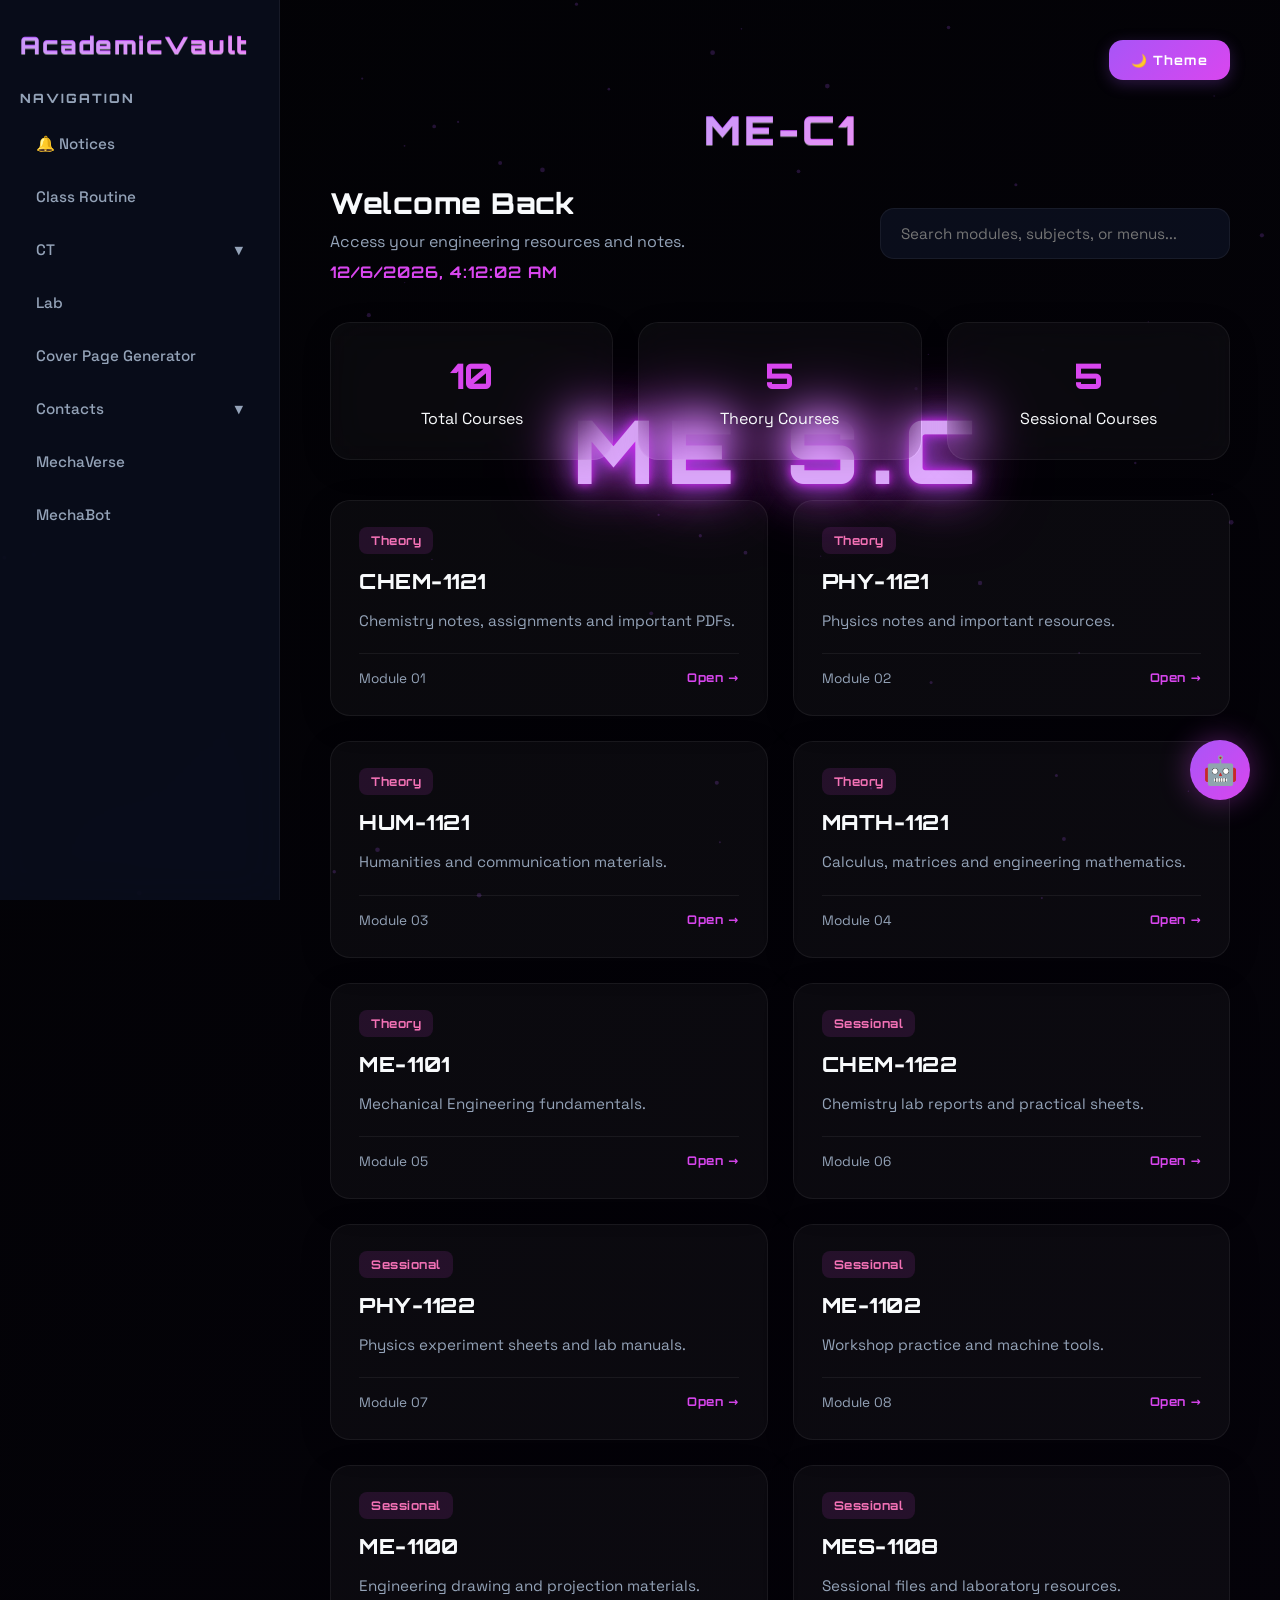
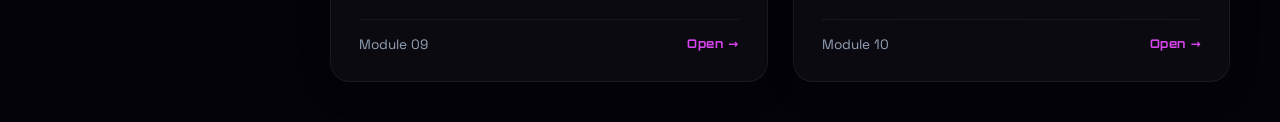
==== index.html @ d884a36e "Update index.html" ====
<!DOCTYPE html>
<html lang="en">
<head>
    <meta charset="UTF-8">
    <meta name="viewport" content="width=device-width, initial-scale=1.0">
    <title>Academic Vault | ME-C1</title>
    <link href="https://fonts.googleapis.com/css2?family=Inter:wght@400;500;600;700;800;900&display=swap" rel="stylesheet">
    <link rel="stylesheet" href="style.css">
</head>
<body>

    <canvas id="bg-canvas"></canvas>

    <div class="sc-diagonal-container">
        <div class="sc-background-text">ME S.C</div>
    </div>

    <header class="mobile-top-nav">
        <div class="mobile-brand">AcademicVault</div>
        <button id="menu-toggle" aria-label="Toggle Navigation Menu">
            <span class="bar"></span>
            <span class="bar"></span>
            <span class="bar"></span>
        </button>
    </header>

    <div class="app-container">
        <aside id="sidebar">
            <div class="brand">AcademicVault</div>
            
            <p class="nav-label">Navigation</p>
            <nav class="filter-menu">
                <a href="notice.html" target="_blank" class="filter-link" data-searchable="true">🔔 Notices</a>
                
                <a href="https://drive.google.com/file/d/1Mvc-QGv2vdCgqQs-q6x01QrUy7OL19Kz/view?usp=drivesdk" target="_blank" class="filter-link" data-searchable="true">Class Routine</a>
                
                <div class="submenu-container" data-menu="ct">
                    <button class="submenu-trigger" aria-expanded="false">
                        <span>CT</span>
                        <span class="arrow">▼</span>
                    </button>
                    <div class="submenu">
                        <a href="#" class="submenu-link" data-searchable="true">CT Syllabus</a>
                        <a href="https://drive.google.com/file/d/1R67HiDQ93x6Hwt1x7pkYhvUP0MlrCbAm/view?usp=drivesdk" target="_blank" class="submenu-link" data-searchable="true">CT Routine</a>
                    </div>
                </div>

                <a href="#" class="filter-link" data-searchable="true">Lab</a>
                <a href="https://ruet-cover-page.github.io/" target="_blank" class="filter-link" data-searchable="true">Cover Page Generator</a>
                
                <div class="submenu-container" data-menu="contacts">
                    <button class="submenu-trigger" aria-expanded="false">
                        <span>Contacts</span>
                        <span class="arrow">▼</span>
                    </button>
                    <div class="submenu">
                        <a href="#" class="submenu-link" data-searchable="true">25 Series</a>
                        <a href="https://ruet-me24.github.io/ruet-me24c/" target="_blank" class="submenu-link" data-searchable="true">24 Series</a>
                    </div>
                </div>

                <a href="https://mechaverse.ruet-bd.com/" target="_blank" class="filter-link" data-searchable="true">MechaVerse</a>
                <a href="https://sites.google.com/view/ruetmechabot" target="_blank" class="filter-link" data-searchable="true">MechaBot</a>
            </nav>
        </aside>

        <div id="sidebar-overlay"></div>



       <main>
            <div class="top-bar">
                <button id="themeBtn" aria-label="Toggle Theme">🌙 Theme</button>
            </div>

            <div class="center-title">
                <h1>ME-C1</h1>
            </div>

            <header class="main-header">
                <div class="welcome-text">
                    <h1>Welcome Back</h1>
                    <p>Access your engineering resources and notes.</p>
                    <div id="clock"></div>
                </div>

                <div class="search-wrapper">
                    <input
                        id="searchInput"
                        class="search-bar"
                        type="text"
                        placeholder="Search modules, subjects, or menus..."
                        autocomplete="off"
                    >
                </div>
            </header>

            <div class="stats-grid">
                <div class="stat-card" data-searchable="true">
                    <h2>10</h2>
                    <p>Total Courses</p>
                </div>
                <div class="stat-card" data-searchable="true">
                    <h2>5</h2>
                    <p>Theory Courses</p>
                </div>
                <div class="stat-card" data-searchable="true">
                    <h2>5</h2>
                    <p>Sessional Courses</p>
                </div>
            </div>

            <div id="no-results" class="no-results-message" style="display: none;">
                <p>No results found matching your search.</p>
            </div>

            <section class="notes-grid">

                <a href="https://drive.google.com/drive/folders/1eMSMgbEPnWtjO-j12XxSElUA_D-AfdT2?usp=drive_link" target="_blank" class="note-card" data-searchable="true">
                    <div>
                        <div class="card-header">
                            <span class="tag">Theory</span>
                        </div>
                        <h3 class="searchable-title">CHEM-1121</h3>
                        <p class="searchable-desc">Chemistry notes, assignments and important PDFs.</p>
                    </div>
                    <div class="card-footer">
                        <span>Module 01</span>
                        <span class="action-btn">Open →</span>
                    </div>
                </a>

                <a href="https://drive.google.com/drive/folders/1qpGaxu1vsXVbviyzQDT7ckazPkKvxsLt?usp=drive_link" target="_blank" class="note-card" data-searchable="true">
                    <div>
                        <div class="card-header">
                            <span class="tag">Theory</span>
                        </div>
                        <h3 class="searchable-title">PHY-1121</h3>
                        <p class="searchable-desc">Physics notes and important resources.</p>
                    </div>
                    <div class="card-footer">
                        <span>Module 02</span>
                        <span class="action-btn">Open →</span>
                    </div>
                </a>

                <a href="https://drive.google.com/drive/folders/1b48oZTDUjAkzIsHNkj9gxaCZt6GN4q8P?usp=drive_link" target="_blank" class="note-card" data-searchable="true">
                    <div>
                        <div class="card-header">
                            <span class="tag">Theory</span>
                        </div>
                        <h3 class="searchable-title">HUM-1121</h3>
                        <p class="searchable-desc">Humanities and communication materials.</p>
                    </div>
                    <div class="card-footer">
                        <span>Module 03</span>
                        <span class="action-btn">Open →</span>
                    </div>
                </a>

                <a href="https://drive.google.com/drive/folders/1Ed4GI8FYkWSNJNiAbIxAlwKNHSNnhwnb?usp=drive_link" target="_blank" class="note-card" data-searchable="true">
                    <div>
                        <div class="card-header">
                            <span class="tag">Theory</span>
                        </div>
                        <h3 class="searchable-title">MATH-1121</h3>
                        <p class="searchable-desc">Calculus, matrices and engineering mathematics.</p>
                    </div>
                    <div class="card-footer">
                        <span>Module 04</span>
                        <span class="action-btn">Open →</span>
                    </div>
                </a>

                <a href="https://drive.google.com/drive/folders/1rbBvHJMX0kJ2qVKwbW05mEn3GWdX071p?usp=drive_link" target="_blank" class="note-card" data-searchable="true">
                    <div>
                        <div class="card-header">
                            <span class="tag">Theory</span>
                        </div>
                        <h3 class="searchable-title">ME-1101</h3>
                        <p class="searchable-desc">Mechanical Engineering fundamentals.</p>
                    </div>
                    <div class="card-footer">
                        <span>Module 05</span>
                        <span class="action-btn">Open →</span>
                    </div>
                </a>

                <a href="https://drive.google.com/drive/folders/1hntowkpmajFNICe5UiVh3Bh4UWouneIM?usp=drive_link" target="_blank" class="note-card" data-searchable="true">
                    <div>
                        <div class="card-header">
                            <span class="tag">Sessional</span>
                        </div>
                        <h3 class="searchable-title">CHEM-1122</h3>
                        <p class="searchable-desc">Chemistry lab reports and practical sheets.</p>
                    </div>
                    <div class="card-footer">
                        <span>Module 06</span>
                        <span class="action-btn">Open →</span>
                    </div>
                </a>

                <a href="https://drive.google.com/drive/folders/1Qk_H_6QbSk6wWNxUzTKbqu8V0DrWMRhx?usp=drive_link" target="_blank" class="note-card" data-searchable="true">
                    <div>
                        <div class="card-header">
                            <span class="tag">Sessional</span>
                        </div>
                        <h3 class="searchable-title">PHY-1122</h3>
                        <p class="searchable-desc">Physics experiment sheets and lab manuals.</p>
                    </div>
                    <div class="card-footer">
                        <span>Module 07</span>
                        <span class="action-btn">Open →</span>
                    </div>
                </a>

                <a href="https://drive.google.com/drive/folders/1QiFcgUKNQJdV1FpbF72gFgNrECBGDVOK?usp=drive_link" target="_blank" class="note-card" data-searchable="true">
                    <div>
                        <div class="card-header">
                            <span class="tag">Sessional</span>
                        </div>
                        <h3 class="searchable-title">ME-1102</h3>
                        <p class="searchable-desc">Workshop practice and machine tools.</p>
                    </div>
                    <div class="card-footer">
                        <span>Module 08</span>
                        <span class="action-btn">Open →</span>
                    </div>
                </a>

                <a href="https://drive.google.com/drive/folders/1k3TksXF8wcJd4S8riM6XtZE3Vo1p9IN0?usp=drive_link" target="_blank" class="note-card" data-searchable="true">
                    <div>
                        <div class="card-header">
                            <span class="tag">Sessional</span>
                        </div>
                        <h3 class="searchable-title">ME-1100</h3>
                        <p class="searchable-desc">Engineering drawing and projection materials.</p>
                    </div>
                    <div class="card-footer">
                        <span>Module 09</span>
                        <span class="action-btn">Open →</span>
                    </div>
                </a>

                <a href="https://drive.google.com/drive/folders/1uR2REAd6SWtC2iJ04hauvoyD-8nyc_df?usp=drive_link" target="_blank" class="note-card" data-searchable="true">
                    <div>
                        <div class="card-header">
                            <span class="tag">Sessional</span>
                        </div>
                        <h3 class="searchable-title">MES-1108</h3>
                        <p class="searchable-desc">Sessional files and laboratory resources.</p>
                    </div>
                    <div class="card-footer">
                        <span>Module 10</span>
                        <span class="action-btn">Open →</span>
                    </div>
                </a>

            </section>
        </main>
    </div>

    <button id="topBtn" aria-label="Scroll to Top">↑</button>

    <a href="https://gemini.google.com" target="_blank" class="ai-button" id="aiBtn" aria-label="Open AI Assistant">🤖</a>

    <script src="script.js"></script>
</body>
</html>
---- style.css ----
/* ==========================================================================
   1. IMPORT ROBOTIC & SPACE FONTS
   ========================================================================== */
@import url('https://fonts.googleapis.com/css2?family=Orbitron:wght@400;600;800;900&family=Space+Grotesk:wght@400;500;600;700&display=swap');

/* ==========================================================================
   2. ROOT VARIABLES & THEMES
   ========================================================================== */
:root {
    /* Dark Mode (Default) */
    --bg-gradient: linear-gradient(135deg, #020205 0%, #05030a 100%);
    --sidebar-bg: rgba(10, 15, 30, 0.85);
    --card-bg: rgba(255, 255, 255, 0.03);
    --card-hover-bg: rgba(255, 255, 255, 0.07);
    --text-main: #f8fafc;
    --text-muted: #94a3b8;
    --accent-color: #d946ef;
    --accent-gradient: linear-gradient(135deg, #a855f7 0%, #d946ef 100%);
    --border-glass: rgba(255, 255, 255, 0.06);
    --highlight-bg: rgba(217, 70, 239, 0.3);
    --active-menu-bg: rgba(168, 85, 247, 0.2);

    /* Font configurations */
    --font-space: 'Space Grotesk', system-ui, -apple-system, sans-serif;
    --font-robot: 'Orbitron', system-ui, -apple-system, sans-serif;
    
    /* Text Glossy Reflection effect */
    --text-gloss: 0 1px 0 rgba(255, 255, 255, 0.4);
}

/* Light Mode Override */
body.light {
    --bg-gradient: linear-gradient(135deg, #f1f5f9 0%, #e2e8f0 100%);
    --sidebar-bg: rgba(255, 255, 255, 0.85);
    --card-bg: rgba(255, 255, 255, 0.65);
    --card-hover-bg: rgba(255, 255, 255, 0.9);
    --text-main: #0f172a;
    --text-muted: #475569;
    --accent-color: #a855f7;
    --accent-gradient: linear-gradient(135deg, #7c3aed 0%, #a855f7 100%);
    --border-glass: rgba(15, 23, 42, 0.12);
    --highlight-bg: rgba(168, 85, 247, 0.25);
    --active-menu-bg: rgba(124, 58, 237, 0.15);
    --text-gloss: none;
}

/* ==========================================================================
   3. BASE STYLES & RESET
   ========================================================================== */
* {
    margin: 0;
    padding: 0;
    box-sizing: border-box;
    font-family: var(--font-space); /* Space Grotesk globally for body text */
    transition: background-color 0.3s ease, border-color 0.3s ease;
}

body {
    background: var(--bg-gradient);
    color: var(--text-main);
    min-height: 100vh;
    overflow-x: hidden;
}

/* Background canvas and animated background text */
#bg-canvas {
    position: fixed;
    top: 0;
    left: 0;
    width: 100%;
    height: 100%;
    pointer-events: none;
    z-index: 1;
}

.sc-diagonal-container {
    position: fixed;
    top: 0;
    left: 0;
    width: 100%;
    height: 100%;
    display: flex;
    justify-content: center;
    align-items: center;
    pointer-events: none;
    z-index: 1;
    padding-left: 280px;
}

.sc-background-text {
    font-family: var(--font-robot); /* Orbitron for massive space background text */
    font-size: 5.5rem;
    font-weight: 900;
    color: #e0aaff;
    letter-spacing: 12px;
    text-shadow:
        0 0 10px #df24ff,
        0 0 25px #a855f7,
        0 0 50px #d946ef,
        0 0 80px rgba(217, 70, 239, 0.6);
    animation: diagonalMovement 12s ease-in-out infinite alternate;
}

/* High contrast background text in Light Mode */
body.light .sc-background-text {
    color: rgba(124, 58, 237, 0.12);
    text-shadow: none;
}

@keyframes diagonalMovement {
    0% { transform: translate(-50px, -50px); }
    50% { transform: translate(0px, 0px) scale(1.05); }
    100% { transform: translate(50px, 50px); }
}

/* App structure */
.app-container {
    display: flex;
    position: relative;
    z-index: 2;
}

/* ==========================================================================
   4. SIDEBAR NAVIGATION
   ========================================================================== */
aside {
    width: 280px;
    background: var(--sidebar-bg);
    backdrop-filter: blur(20px);
    -webkit-backdrop-filter: blur(20px);
    border-right: 1px solid var(--border-glass);
    padding: 30px 20px;
    position: fixed;
    height: 100vh;
    overflow-y: auto;
    z-index: 100;
    transition: transform 0.4s cubic-bezier(0.4, 0, 0.2, 1);
}

.brand {
    font-family: var(--font-robot); /* Orbitron brand logo */
    font-size: 1.5rem;
    font-weight: 900;
    letter-spacing: 1.5px;
    background: var(--accent-gradient);
    -webkit-background-clip: text;
    -webkit-text-fill-color: transparent;
    margin-bottom: 30px;
    text-shadow: var(--text-gloss);
}

.nav-label {
    font-family: var(--font-robot); /* Orbitron nav indicators */
    font-size: 0.8rem;
    letter-spacing: 2px;
    color: var(--text-muted);
    margin-bottom: 15px;
    font-weight: 800;
    text-transform: uppercase;
}

.filter-menu {
    display: flex;
    flex-direction: column;
    gap: 8px;
}

.filter-link, .submenu-trigger {
    display: flex;
    justify-content: space-between;
    align-items: center;
    text-decoration: none;
    padding: 13px 16px;
    border-radius: 12px;
    color: var(--text-muted);
    font-weight: 500;
    font-size: 0.95rem;
    background: none;
    border: none;
    width: 100%;
    text-align: left;
    cursor: pointer;
    transition: all 0.3s cubic-bezier(0.25, 0.8, 0.25, 1);
}

.filter-link:hover, .submenu-trigger:hover {
    background: var(--card-hover-bg);
    color: var(--text-main);
    transform: translateX(4px);
}

/* Active Class Highlight with subtle neon scale */
.filter-link.active, .submenu-link.active {
    background: var(--accent-gradient);
    color: white !important;
    font-weight: 700;
    box-shadow: 0 4px 15px rgba(217, 70, 239, 0.3);
}

/* Submenu Containers */
.submenu-container {
    display: flex;
    flex-direction: column;
    width: 100%;
}

.submenu-trigger .arrow {
    font-size: 0.7rem;
    transition: transform 0.3s ease;
}

.submenu-container.open .submenu-trigger .arrow {
    transform: rotate(180deg);
}

.submenu-container.open .submenu-trigger {
    background: var(--active-menu-bg);
    color: var(--text-main);
}

.submenu {
    max-height: 0;
    overflow: hidden;
    transition: max-height 0.3s cubic-bezier(0.4, 0, 0.2, 1);
    padding-left: 15px;
    display: flex;
    flex-direction: column;
    gap: 4px;
}

.submenu-container.open .submenu {
    max-height: 150px;
    margin-top: 4px;
    margin-bottom: 4px;
}

.submenu-link {
    text-decoration: none;
    padding: 10px 16px;
    font-size: 0.9rem;
    color: var(--text-muted);
    border-radius: 10px;
    transition: all 0.3s ease;
}

.submenu-link:hover {
    background: var(--card-hover-bg);
    color: var(--text-main);
    transform: translateX(4px);
}

/* ==========================================================================
   5. MAIN CONTENT & TOP BAR
   ========================================================================== */
main {
    margin-left: 280px;
    padding: 40px 50px;
    flex: 1;
    min-height: 100vh;
    animation: fadeIn 0.8s ease-out;
}

.top-bar {
    display: flex;
    justify-content: flex-end;
    align-items: center;
    margin-bottom: 25px;
}

#themeBtn {
    font-family: var(--font-robot); /* Orbitron toggle style */
    font-size: 0.8rem;
    letter-spacing: 1px;
    background: var(--accent-gradient);
    border: none;
    padding: 12px 22px;
    border-radius: 14px;
    color: white;
    font-weight: 700;
    cursor: pointer;
    box-shadow: 0 4px 15px rgba(168, 85, 247, 0.25);
    transition: transform 0.3s ease, box-shadow 0.3s ease;
}

#themeBtn:hover {
    transform: translateY(-2px);
    box-shadow: 0 6px 20px rgba(168, 85, 247, 0.4);
}

.center-title {
    display: flex;
    justify-content: center;
    margin-bottom: 30px;
}

.center-title h1 {
    font-family: var(--font-robot); /* Orbitron main landing title */
    font-size: 2.5rem;
    font-weight: 900;
    background: var(--accent-gradient);
    -webkit-background-clip: text;
    -webkit-text-fill-color: transparent;
    letter-spacing: 3px;
    text-shadow: var(--text-gloss);
}

.main-header {
    display: flex;
    justify-content: space-between;
    align-items: center;
    gap: 20px;
    margin-bottom: 40px;
}

.welcome-text h1 {
    font-family: var(--font-robot); /* Orbitron secondary headings */
    font-size: 1.8rem;
    margin-bottom: 10px;
    font-weight: 800;
    letter-spacing: 0.5px;
}

.welcome-text p {
    color: var(--text-muted);
}

#clock {
    font-family: var(--font-robot); /* Robotic-style tracking clock */
    margin-top: 10px;
    font-weight: 700;
    color: var(--accent-color);
    font-size: 1rem;
    letter-spacing: 1px;
}

/* ==========================================================================
   6. SEARCH BAR & SEARCH HIGHLIGHTS
   ========================================================================== */
.search-wrapper {
    width: 350px;
}

.search-bar {
    width: 100%;
    padding: 15px 20px;
    border-radius: 14px;
    border: 1px solid var(--border-glass);
    background: rgba(15, 23, 42, 0.6);
    color: white;
    outline: none;
    font-size: 0.95rem;
    transition: all 0.3s ease;
}

.search-bar:focus {
    border-color: var(--accent-color);
    box-shadow: 0 0 15px rgba(217, 70, 239, 0.25);
}

body.light .search-bar {
    background: rgba(255, 255, 255, 0.9);
    color: #0f172a;
    border: 1px solid rgba(15, 23, 42, 0.15);
}

body.light .search-bar:focus {
    border-color: #7c3aed;
    box-shadow: 0 0 15px rgba(124, 58, 237, 0.15);
}

mark.highlight {
    background: var(--highlight-bg);
    color: inherit;
    border-radius: 4px;
    padding: 0 2px;
}

.no-results-message {
    grid-column: 1 / -1;
    text-align: center;
    padding: 40px;
    background: var(--card-bg);
    border-radius: 20px;
    border: 1px solid var(--border-glass);
    font-size: 1.1rem;
    color: var(--text-muted);
}

/* ==========================================================================
   7. STATS & COURSE CARDS
   ========================================================================== */
.stats-grid {
    display: grid;
    grid-template-columns: repeat(auto-fit, minmax(220px, 1fr));
    gap: 25px;
    margin-bottom: 40px;
}

.stat-card {
    background: var(--card-bg);
    padding: 30px;
    border-radius: 20px;
    text-align: center;
    backdrop-filter: blur(20px);
    -webkit-backdrop-filter: blur(20px);
    border: 1px solid var(--border-glass);
    box-shadow: 0 8px 32px 0 rgba(0, 0, 0, 0.1);
}

.stat-card h2 {
    font-family: var(--font-robot); /* Orbitron counts/stats */
    font-size: 2.2rem;
    color: var(--accent-color);
    margin-bottom: 10px;
    font-weight: 800;
}

.notes-grid {
    display: grid;
    grid-template-columns: repeat(auto-fill, minmax(320px, 1fr));
    gap: 25px;
}

.note-card {
    background: var(--card-bg);
    border: 1px solid var(--border-glass);
    border-radius: 20px;
    padding: 28px;
    text-decoration: none;
    display: flex;
    flex-direction: column;
    justify-content: space-between;
    position: relative;
    overflow: hidden;
    transition: all 0.3s cubic-bezier(0.25, 0.8, 0.25, 1);
    box-shadow: 0 8px 32px 0 rgba(0, 0, 0, 0.15);
    animation: fadeUp 0.8s cubic-bezier(0.25, 1, 0.5, 1) both;
}

/* Glossy highlight line overlay on top of note cards */
.note-card::after {
    content: '';
    position: absolute;
    top: 0;
    left: -150%;
    width: 150%;
    height: 100%;
    background: linear-gradient(
        90deg, 
        rgba(255, 255, 255, 0) 0%, 
        rgba(255, 255, 255, 0.04) 50%, 
        rgba(255, 255, 255, 0) 100%
    );
    transition: left 0.6s ease;
}

.note-card:hover::after {
    left: 150%;
}

.note-card:hover {
    transform: translateY(-8px);
    background: var(--card-hover-bg);
    border-color: rgba(217, 70, 239, 0.3);
    box-shadow: 0 12px 40px rgba(217, 70, 239, 0.15);
}

body.light .note-card:hover {
    border-color: rgba(124, 58, 237, 0.3);
    box-shadow: 0 12px 40px rgba(124, 58, 237, 0.1);
}

.card-header {
    margin-bottom: 18px;
}

.tag {
    font-family: var(--font-robot); /* Orbitron for small structural tags */
    background: rgba(217, 70, 239, 0.12);
    color: #f472b6;
    padding: 6px 12px;
    border-radius: 8px;
    font-size: 0.75rem;
    font-weight: 700;
    letter-spacing: 0.5px;
}

body.light .tag {
    background: rgba(124, 58, 237, 0.1);
    color: #7c3aed;
}

.note-card h3 {
    font-family: var(--font-robot); /* Orbitron Subject codes */
    color: var(--text-main);
    margin: 15px 0;
    font-size: 1.3rem;
    font-weight: 800;
    letter-spacing: 0.5px;
}

.note-card p {
    color: var(--text-muted);
    line-height: 1.6;
    font-size: 0.95rem;
}

.card-footer {
    display: flex;
    justify-content: space-between;
    border-top: 1px solid var(--border-glass);
    padding-top: 16px;
    margin-top: 20px;
    color: var(--text-muted);
    font-size: 0.85rem;
}

.action-btn {
    font-family: var(--font-robot); /* Orbitron actions */
    font-size: 0.75rem;
    letter-spacing: 0.5px;
    color: var(--accent-color);
    font-weight: 700;
    transition: transform 0.3s ease;
}

.note-card:hover .action-btn {
    transform: translateX(4px);
}

/* ==========================================================================
   8. FLOATING ACTION BUTTONS
   ========================================================================== */
#topBtn {
    position: fixed;
    bottom: 30px;
    right: 30px;
    width: 55px;
    height: 55px;
    border: none;
    border-radius: 50%;
    background: var(--accent-gradient);
    color: white;
    font-size: 22px;
    cursor: pointer;
    z-index: 99;
    box-shadow: 0 4px 15px rgba(217, 70, 239, 0.4);
    opacity: 0;
    visibility: hidden;
    transition: all 0.3s ease;
}

#topBtn.show {
    opacity: 1;
    visibility: visible;
}

#topBtn:hover {
    transform: translateY(-4px);
    box-shadow: 0 6px 20px rgba(217, 70, 239, 0.6);
}

.ai-button {
    position: fixed;
    bottom: 100px;
    right: 30px;
    width: 60px;
    height: 60px;
    border-radius: 50%;
    display: flex;
    justify-content: center;
    align-items: center;
    font-size: 28px;
    background: var(--accent-gradient);
    color: white;
    box-shadow: 0 0 30px rgba(217, 70, 239, 0.4);
    cursor: pointer;
    z-index: 99;
    text-decoration: none;
    transition: all 0.3s ease;
}

.ai-button:hover {
    transform: scale(1.1) translateY(-2px);
    box-shadow: 0 0 35px rgba(217, 70, 239, 0.7);
}

/* ==========================================================================
   9. MOBILE RESPONSIVENESS & SIDEBAR TOGGLES
   ========================================================================== */
.mobile-top-nav {
    display: none;
}

#sidebar-overlay {
    position: fixed;
    top: 0;
    left: 0;
    width: 100vw;
    height: 100vh;
    background: rgba(0, 0, 0, 0.5);
    backdrop-filter: blur(4px);
    z-index: 95;
    opacity: 0;
    visibility: hidden;
    transition: all 0.3s ease;
}

@media(max-width: 1024px) {
    .mobile-top-nav {
        display: flex;
        justify-content: space-between;
        align-items: center;
        background: var(--sidebar-bg);
        backdrop-filter: blur(20px);
        -webkit-backdrop-filter: blur(20px);
        border-bottom: 1px solid var(--border-glass);
        padding: 15px 25px;
        position: fixed;
        top: 0;
        left: 0;
        width: 100%;
        height: 70px;
        z-index: 101;
    }

    .mobile-brand {
        font-family: var(--font-robot);
        font-size: 1.3rem;
        font-weight: 900;
        letter-spacing: 1px;
        background: var(--accent-gradient);
        -webkit-background-clip: text;
        -webkit-text-fill-color: transparent;
    }

    #menu-toggle {
        background: none;
        border: none;
        cursor: pointer;
        display: flex;
        flex-direction: column;
        gap: 6px;
        padding: 8px;
    }

    #menu-toggle .bar {
        display: block;
        width: 25px;
        height: 3px;
        background: var(--text-main);
        border-radius: 3px;
        transition: all 0.3s ease;
    }

    #menu-toggle.active .bar:nth-child(1) {
        transform: translateY(9px) rotate(45deg);
    }
    #menu-toggle.active .bar:nth-child(2) {
        opacity: 0;
    }
    #menu-toggle.active .bar:nth-child(3) {
        transform: translateY(-9px) rotate(-45deg);
    }

    aside {
        transform: translateX(-100%);
        top: 70px;
        height: calc(100vh - 70px);
        width: 290px;
        box-shadow: 15px 0 30px rgba(0, 0, 0, 0.4);
    }

    aside.active {
        transform: translateX(0);
    }

    #sidebar-overlay.active {
        opacity: 1;
        visibility: visible;
    }

    .app-container {
        padding-top: 70px;
    }

    main {
        margin-left: 0;
        padding: 30px 20px;
    }

    .main-header {
        flex-direction: column;
        align-items: stretch;
    }

    .search-wrapper {
        width: 100%;
    }

    .sc-diagonal-container {
        padding-left: 0;
    }

    .sc-background-text {
        font-size: 3rem;
        letter-spacing: 4px;
    }
}

/* ==========================================================================
   10. KEYFRAMES & TRANSITIONS
   ========================================================================== */
@keyframes fadeIn {
    from { opacity: 0; }
    to { opacity: 1; }
}

@keyframes fadeUp {
    from {
        opacity: 0;
        transform: translateY(40px);
    }
    to {
        opacity: 1;
        transform: translateY(0);
    }
}
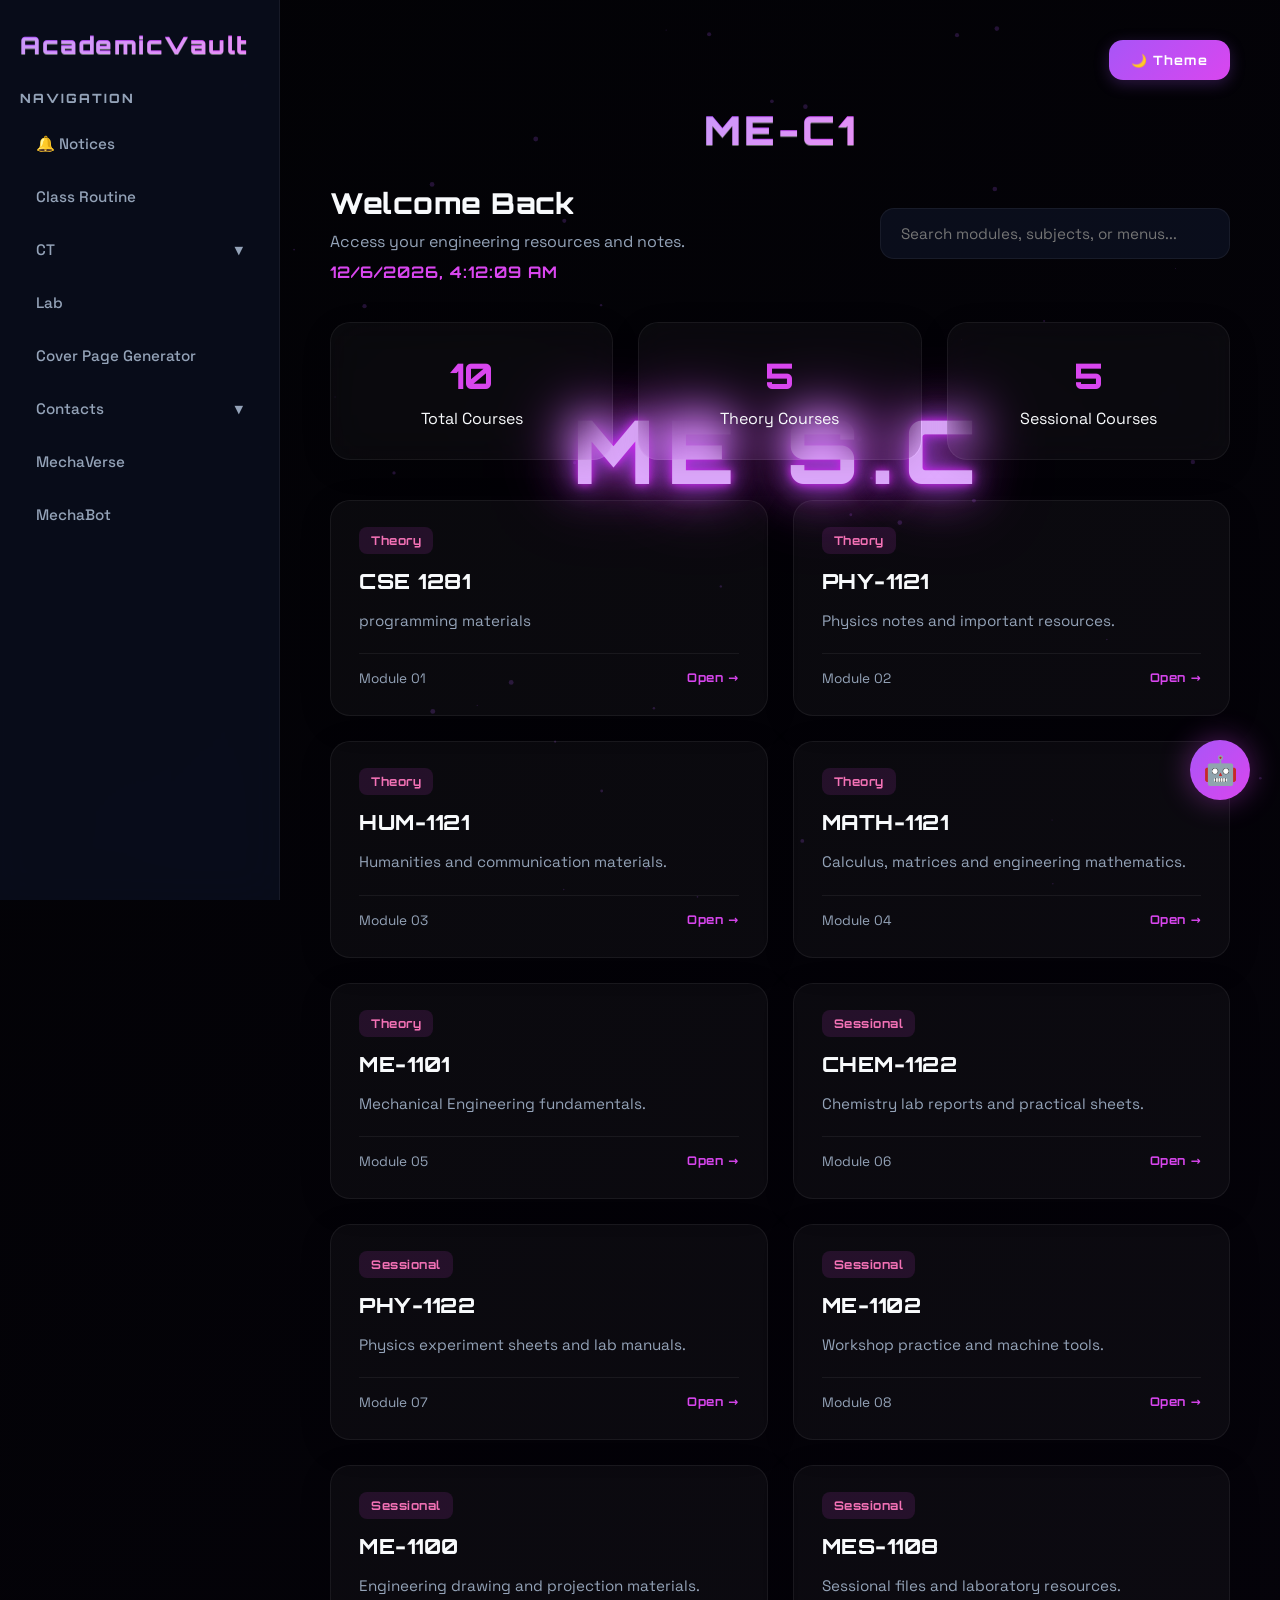
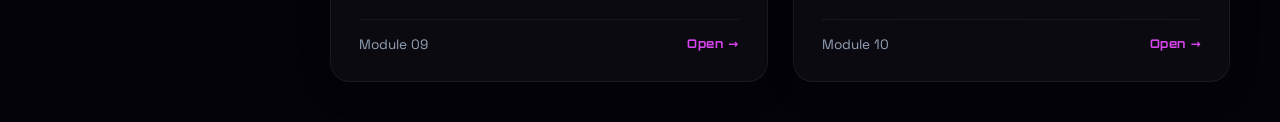
==== commit 2378df11: "Update index.html" ====
--- a/index.html
+++ b/index.html
@@ -121,8 +121,8 @@
                         <div class="card-header">
                             <span class="tag">Theory</span>
                         </div>
-                        <h3 class="searchable-title">CHEM-1121</h3>
-                        <p class="searchable-desc">Chemistry notes, assignments and important PDFs.</p>
+                        <h3 class="searchable-title">CSE 1281</h3>
+                        <p class="searchable-desc">programming materials</p>
                     </div>
                     <div class="card-footer">
                         <span>Module 01</span>
@@ -130,7 +130,7 @@
                     </div>
                 </a>
 
-                <a href="https://drive.google.com/drive/folders/1qpGaxu1vsXVbviyzQDT7ckazPkKvxsLt?usp=drive_link" target="_blank" class="note-card" data-searchable="true">
+                <a href="https://drive.google.com/drive/folders/1PrrQdiygITBDYvfJ9hQAHvUTXiquggDc?usp=drive_link" target="_blank" class="note-card" data-searchable="true">
                     <div>
                         <div class="card-header">
                             <span class="tag">Theory</span>
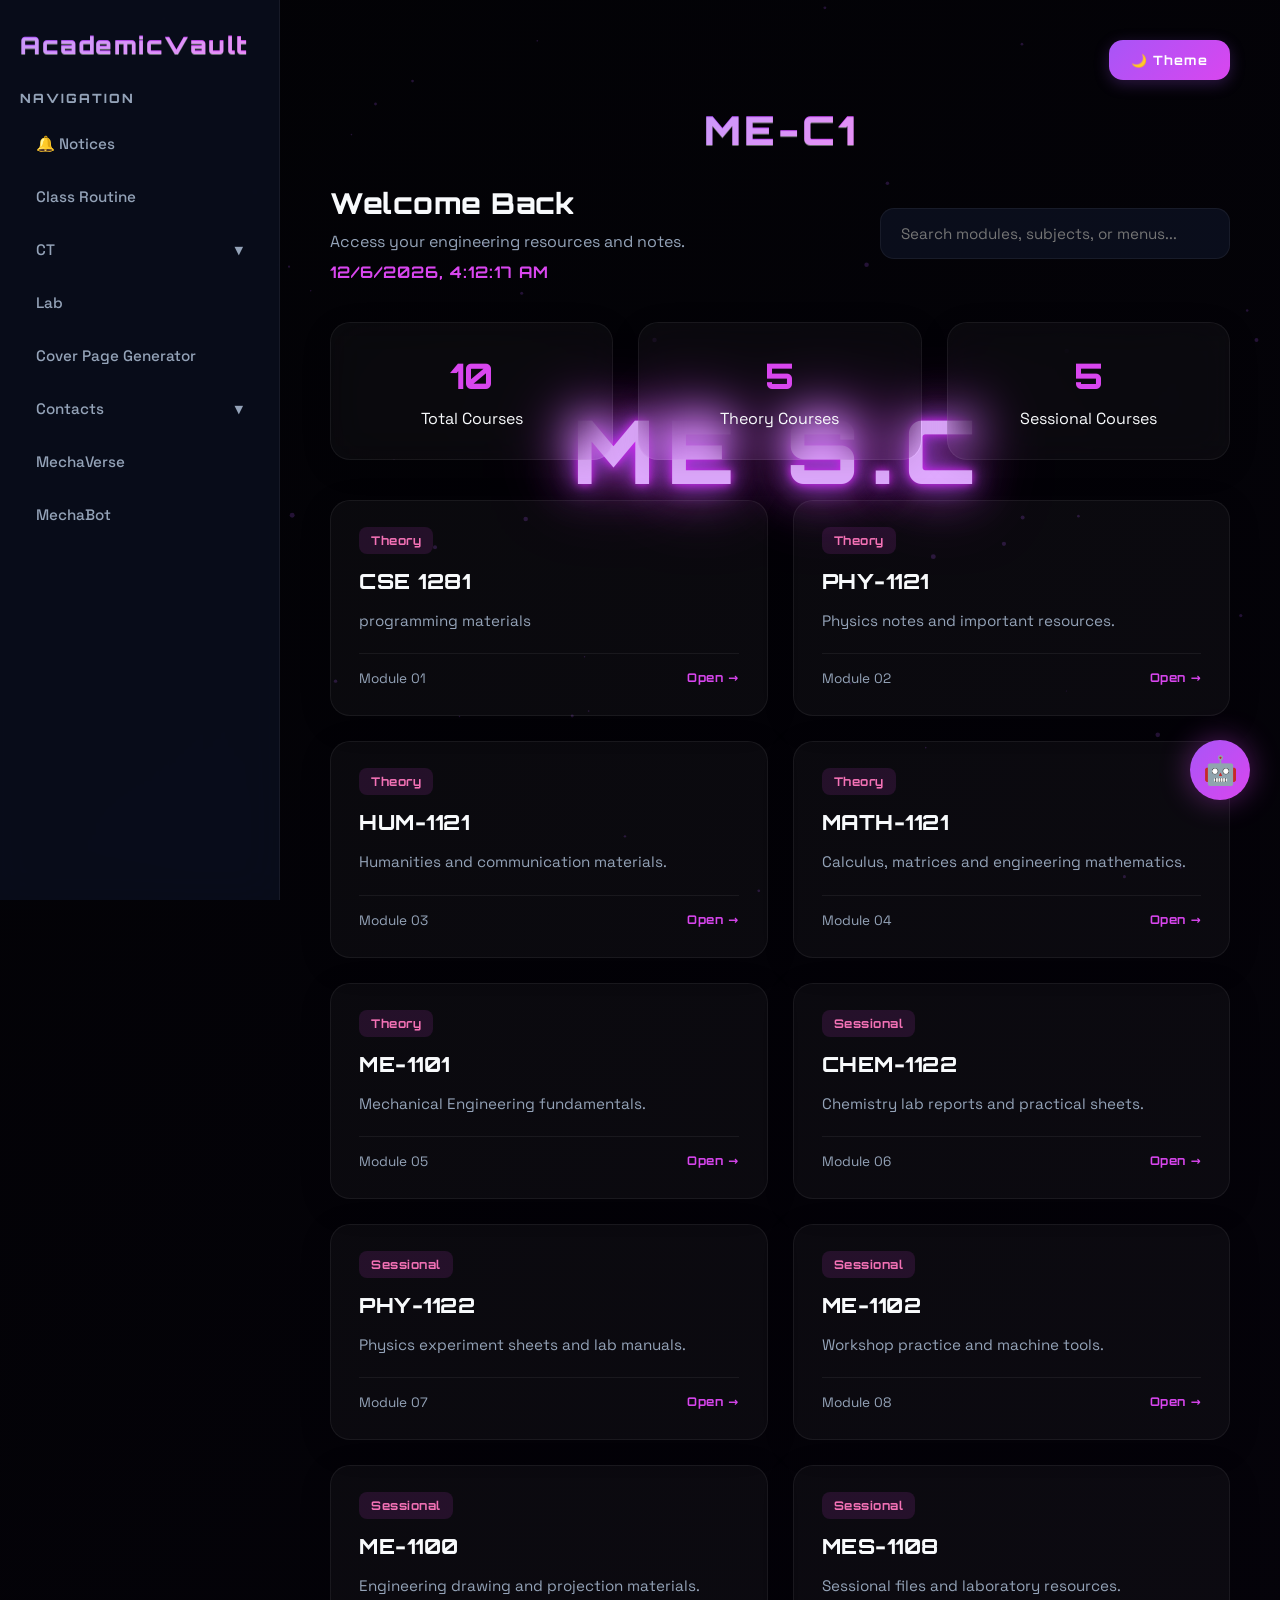
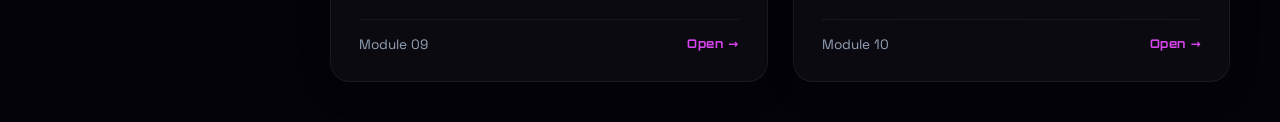
==== commit ad3d4e5b: "Update index.html" ====
--- a/index.html
+++ b/index.html
@@ -130,7 +130,7 @@
                     </div>
                 </a>
 
-                <a href="https://drive.google.com/drive/folders/1PrrQdiygITBDYvfJ9hQAHvUTXiquggDc?usp=drive_link" target="_blank" class="note-card" data-searchable="true">
+                <a href="https://drive.google.com/drive/folders/1PrrQdiygITBDYvfJ9hQAHvUTXiquggDc?usp=drive_link" class="note-card" data-searchable="true">
                     <div>
                         <div class="card-header">
                             <span class="tag">Theory</span>
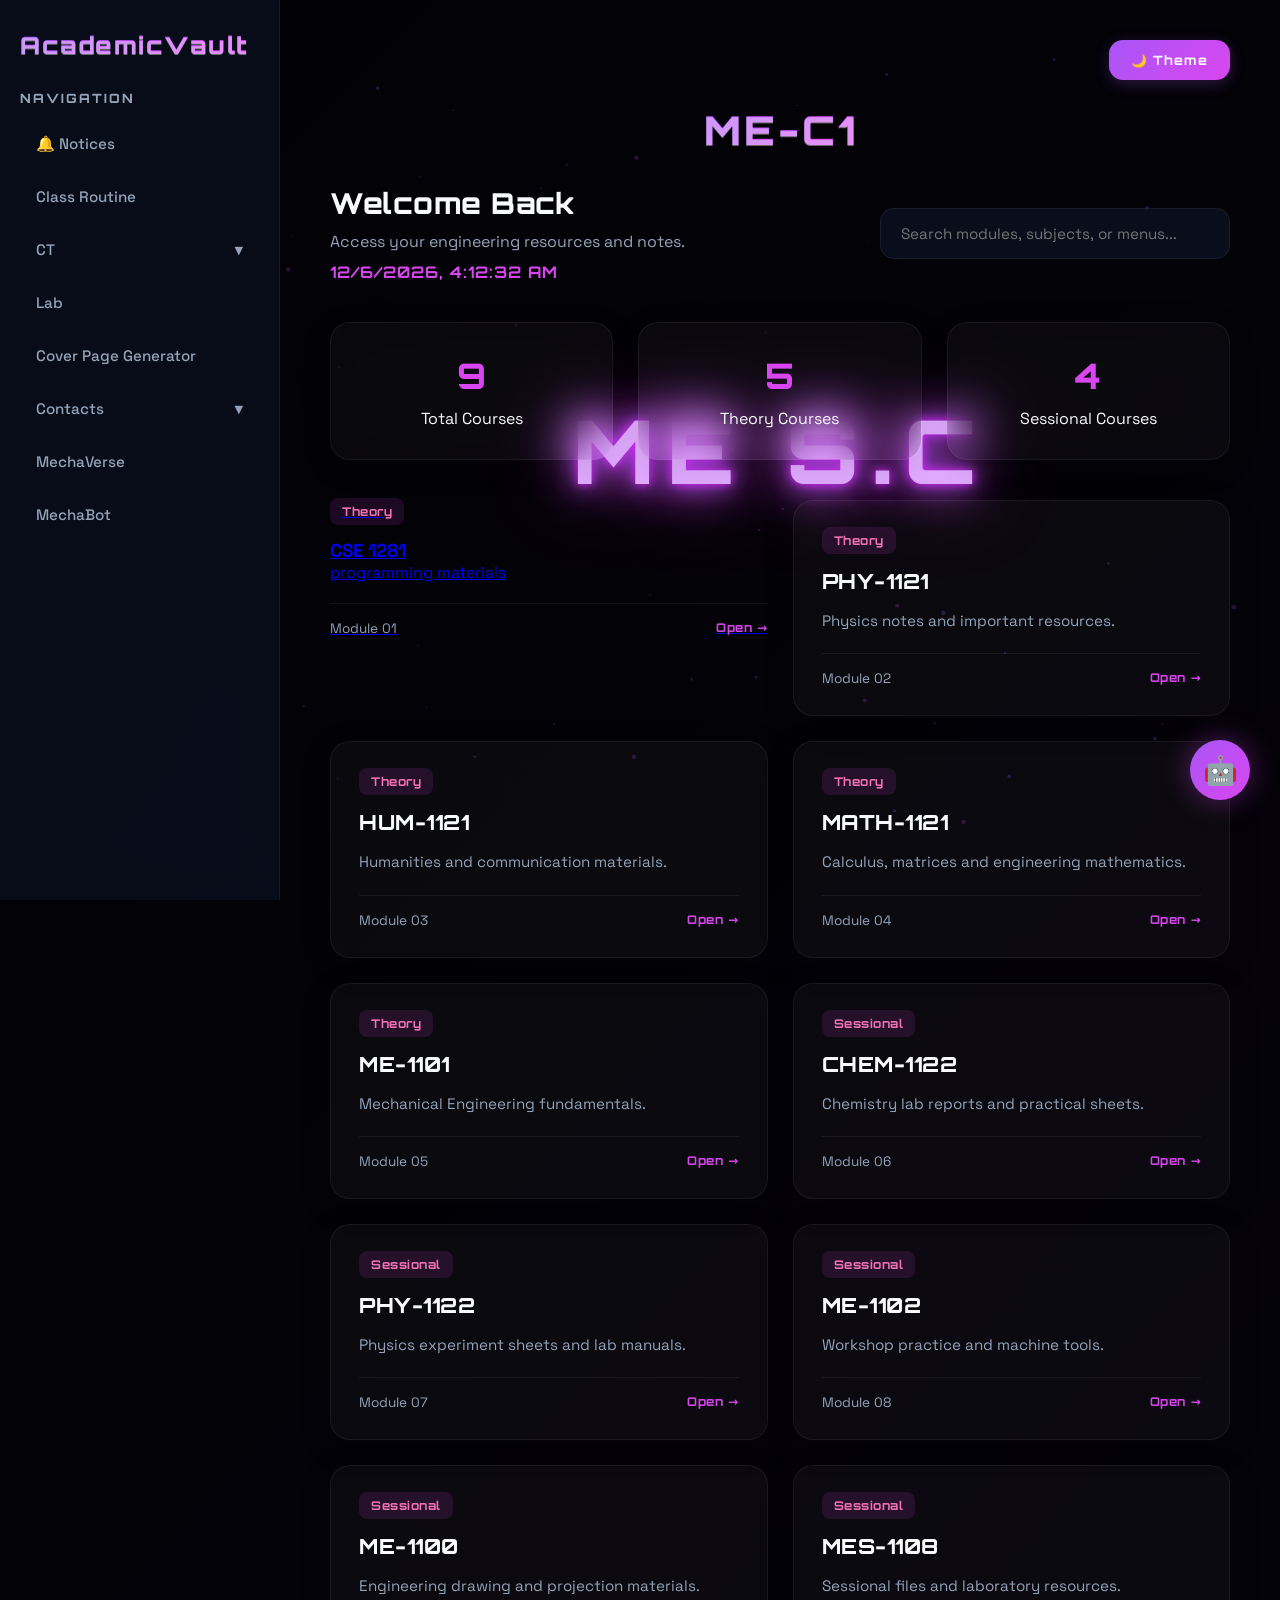
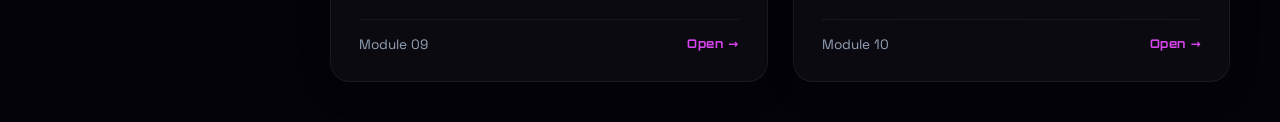
==== commit c41e5bef: "Update index.html" ====
--- a/index.html
+++ b/index.html
@@ -97,7 +97,7 @@
 
             <div class="stats-grid">
                 <div class="stat-card" data-searchable="true">
-                    <h2>10</h2>
+                    <h2>9</h2>
                     <p>Total Courses</p>
                 </div>
                 <div class="stat-card" data-searchable="true">
@@ -105,7 +105,7 @@
                     <p>Theory Courses</p>
                 </div>
                 <div class="stat-card" data-searchable="true">
-                    <h2>5</h2>
+                    <h2>4</h2>
                     <p>Sessional Courses</p>
                 </div>
             </div>
@@ -116,7 +116,7 @@
 
             <section class="notes-grid">
 
-                <a href="https://drive.google.com/drive/folders/1eMSMgbEPnWtjO-j12XxSElUA_D-AfdT2?usp=drive_link" target="_blank" class="note-card" data-searchable="true">
+                <a href="https://drive.google.com/drive/folders/1PrrQdiygITBDYvfJ9hQAHvUTXiquggDc?usp=drive_link" data-searchable="true">
                     <div>
                         <div class="card-header">
                             <span class="tag">Theory</span>
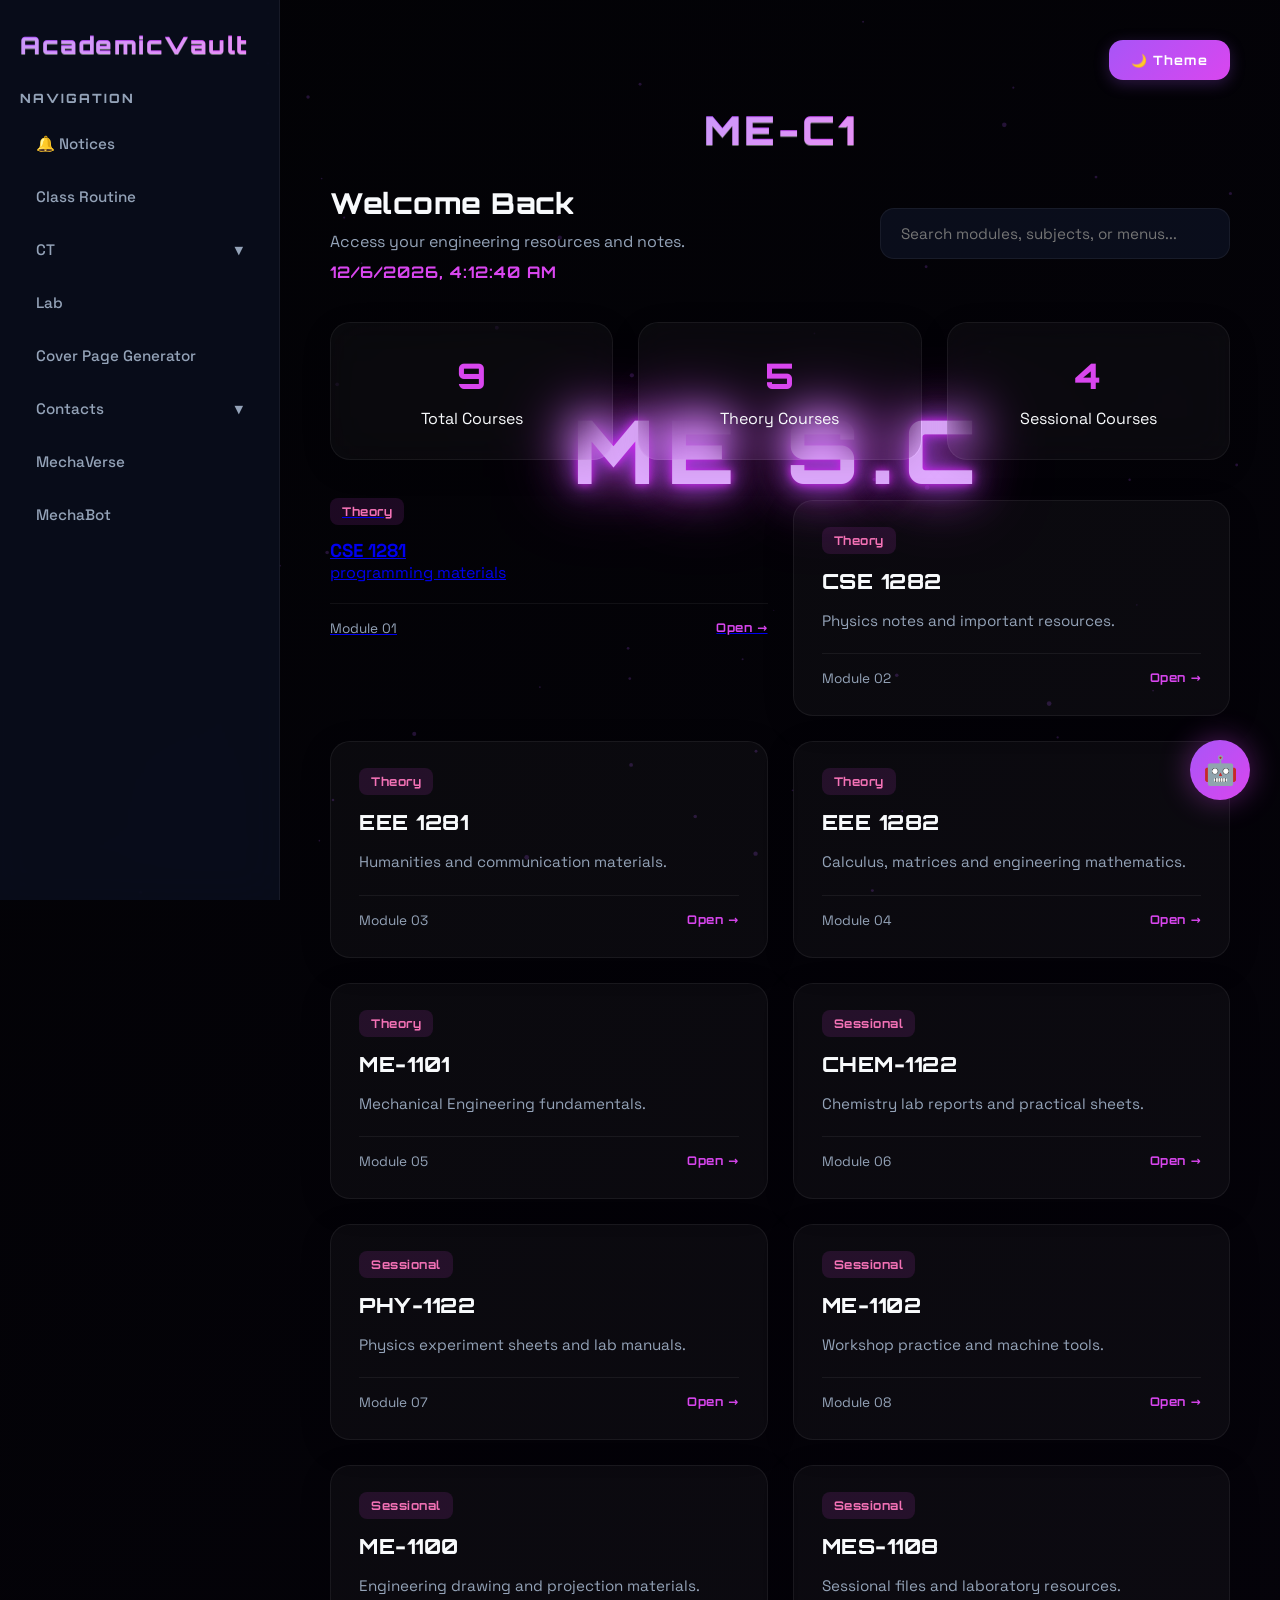
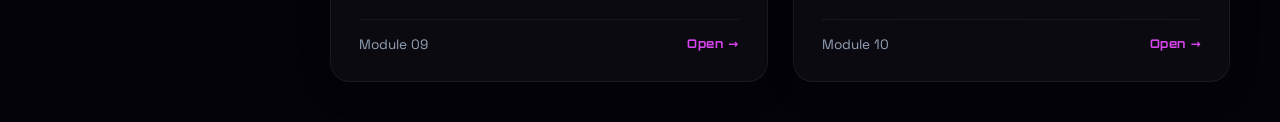
==== commit 6c1e3c62: "Update index.html" ====
--- a/index.html
+++ b/index.html
@@ -130,12 +130,12 @@
                     </div>
                 </a>
 
-                <a href="https://drive.google.com/drive/folders/1PrrQdiygITBDYvfJ9hQAHvUTXiquggDc?usp=drive_link" class="note-card" data-searchable="true">
-                    <div>
-                        <div class="card-header">
-                            <span class="tag">Theory</span>
-                        </div>
-                        <h3 class="searchable-title">PHY-1121</h3>
+                <a href="https://drive.google.com/drive/folders/1lPINK3MP6T-28ZFjA3L2KBGJkF6nghgV?usp=drive_link" class="note-card" data-searchable="true">
+                    <div>
+                        <div class="card-header">
+                            <span class="tag">Theory</span>
+                        </div>
+                        <h3 class="searchable-title">CSE 1282</h3>
                         <p class="searchable-desc">Physics notes and important resources.</p>
                     </div>
                     <div class="card-footer">
@@ -144,12 +144,12 @@
                     </div>
                 </a>
 
-                <a href="https://drive.google.com/drive/folders/1b48oZTDUjAkzIsHNkj9gxaCZt6GN4q8P?usp=drive_link" target="_blank" class="note-card" data-searchable="true">
-                    <div>
-                        <div class="card-header">
-                            <span class="tag">Theory</span>
-                        </div>
-                        <h3 class="searchable-title">HUM-1121</h3>
+                <a href="https://drive.google.com/drive/folders/1Gp4gQdZPN8cekIkfUMkZS2aeHUlAakAo?usp=drive_link" target="_blank" class="note-card" data-searchable="true">
+                    <div>
+                        <div class="card-header">
+                            <span class="tag">Theory</span>
+                        </div>
+                        <h3 class="searchable-title">EEE 1281</h3>
                         <p class="searchable-desc">Humanities and communication materials.</p>
                     </div>
                     <div class="card-footer">
@@ -158,12 +158,12 @@
                     </div>
                 </a>
 
-                <a href="https://drive.google.com/drive/folders/1Ed4GI8FYkWSNJNiAbIxAlwKNHSNnhwnb?usp=drive_link" target="_blank" class="note-card" data-searchable="true">
-                    <div>
-                        <div class="card-header">
-                            <span class="tag">Theory</span>
-                        </div>
-                        <h3 class="searchable-title">MATH-1121</h3>
+                <a href="https://drive.google.com/drive/folders/1L1BqmDu-SLT-ap8h5K0FYOxUtvb5dj5b?usp=drive_link" class="note-card" data-searchable="true">
+                    <div>
+                        <div class="card-header">
+                            <span class="tag">Theory</span>
+                        </div>
+                        <h3 class="searchable-title">EEE 1282</h3>
                         <p class="searchable-desc">Calculus, matrices and engineering mathematics.</p>
                     </div>
                     <div class="card-footer">
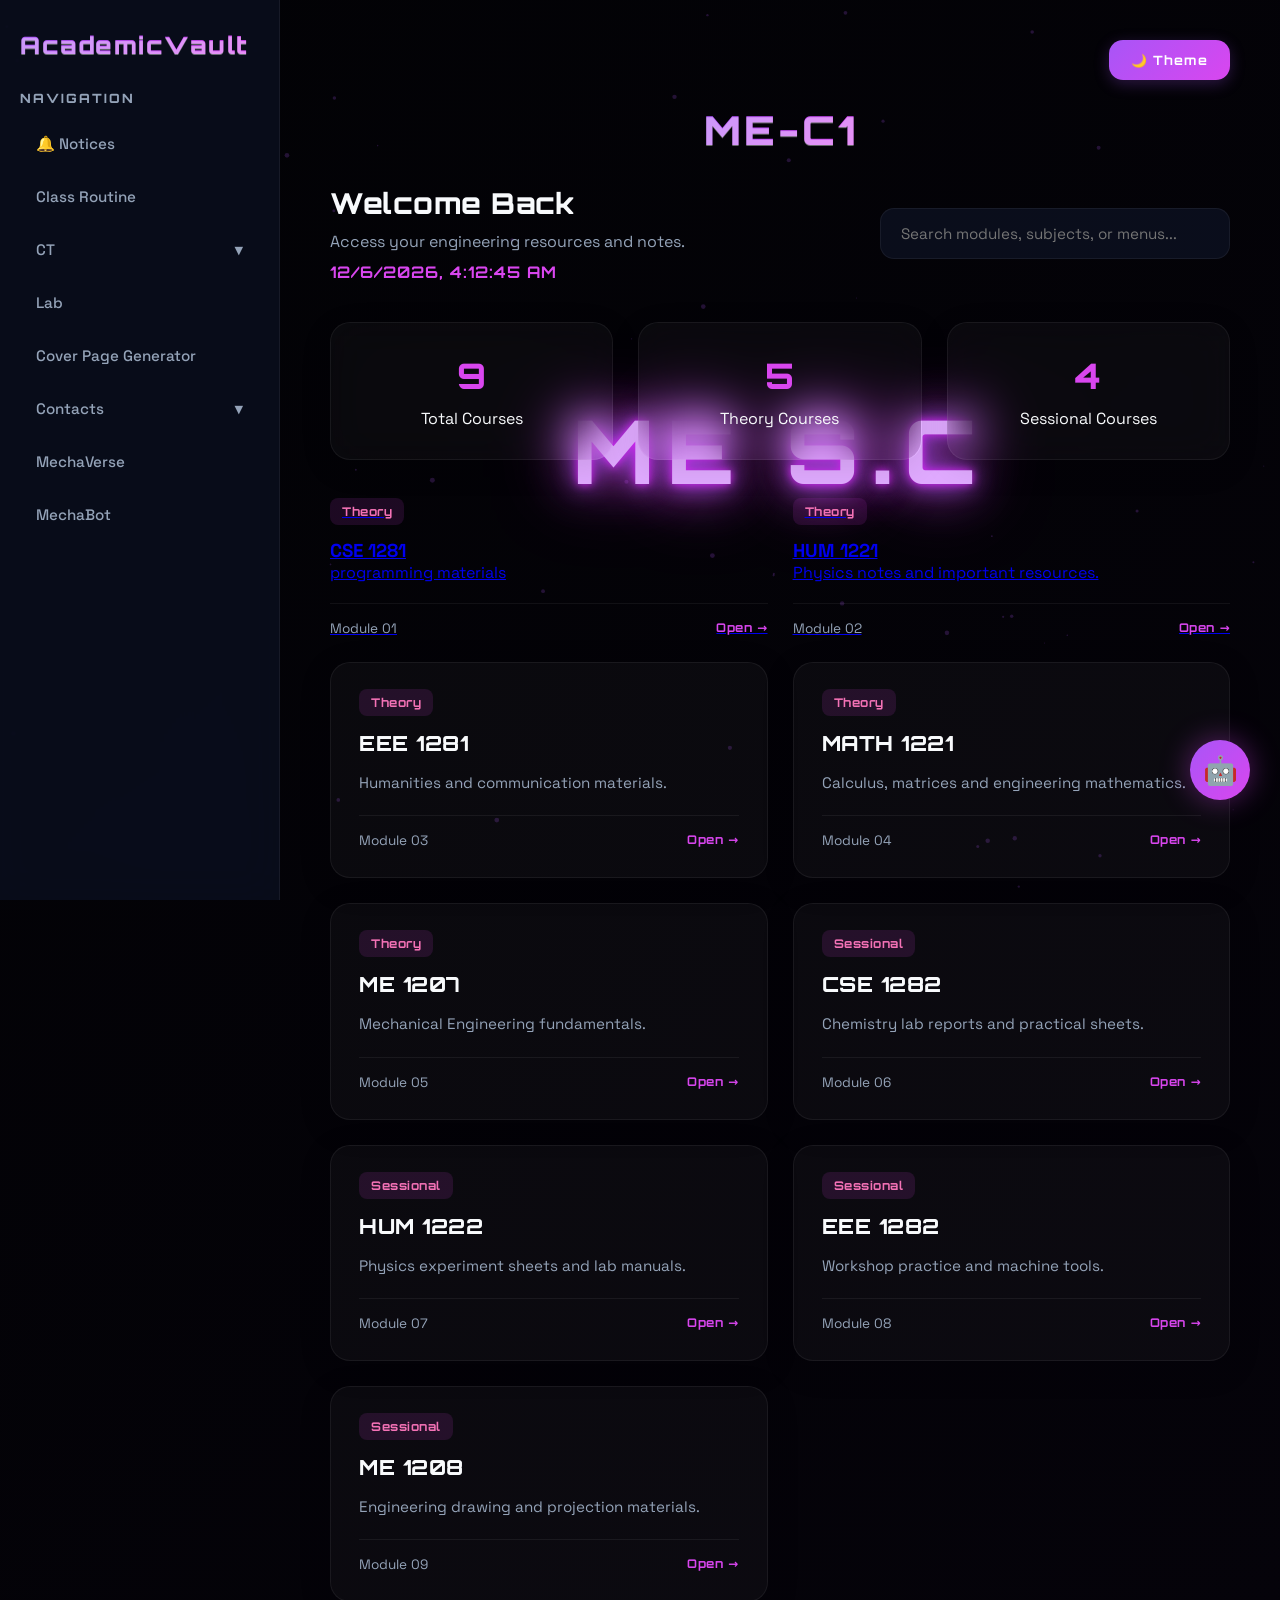
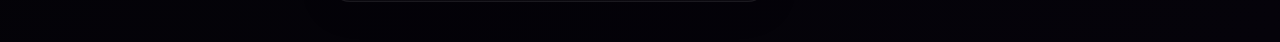
==== commit 4845469f: "Update index.html" ====
--- a/index.html
+++ b/index.html
@@ -130,12 +130,12 @@
                     </div>
                 </a>
 
-                <a href="https://drive.google.com/drive/folders/1lPINK3MP6T-28ZFjA3L2KBGJkF6nghgV?usp=drive_link" class="note-card" data-searchable="true">
-                    <div>
-                        <div class="card-header">
-                            <span class="tag">Theory</span>
-                        </div>
-                        <h3 class="searchable-title">CSE 1282</h3>
+                <a href="https://drive.google.com/drive/folders/1L_DAM-HN8U9l-9w7IoeMUph1OpSXiDEC?usp=drive_link" data-searchable="true">
+                    <div>
+                        <div class="card-header">
+                            <span class="tag">Theory</span>
+                        </div>
+                        <h3 class="searchable-title">HUM 1221</h3>
                         <p class="searchable-desc">Physics notes and important resources.</p>
                     </div>
                     <div class="card-footer">
@@ -158,68 +158,68 @@
                     </div>
                 </a>
 
-                <a href="https://drive.google.com/drive/folders/1L1BqmDu-SLT-ap8h5K0FYOxUtvb5dj5b?usp=drive_link" class="note-card" data-searchable="true">
-                    <div>
-                        <div class="card-header">
-                            <span class="tag">Theory</span>
+                <a href="https://drive.google.com/drive/folders/1N1CUf5NJLReR1o3sa2xRas0zIzv8jdjN?usp=drive_link" class="note-card" data-searchable="true">
+                    <div>
+                        <div class="card-header">
+                            <span class="tag">Theory</span>
+                        </div>
+                        <h3 class="searchable-title">MATH 1221</h3>
+                        <p class="searchable-desc">Calculus, matrices and engineering mathematics.</p>
+                    </div>
+                    <div class="card-footer">
+                        <span>Module 04</span>
+                        <span class="action-btn">Open →</span>
+                    </div>
+                </a>
+
+                <a href="hhttps://drive.google.com/drive/folders/1440b1z3P2eRjBhPt3v-nBCcMO4PS7G-X?usp=drive_link" target="_blank" class="note-card" data-searchable="true">
+                    <div>
+                        <div class="card-header">
+                            <span class="tag">Theory</span>
+                        </div>
+                        <h3 class="searchable-title">ME 1207</h3>
+                        <p class="searchable-desc">Mechanical Engineering fundamentals.</p>
+                    </div>
+                    <div class="card-footer">
+                        <span>Module 05</span>
+                        <span class="action-btn">Open →</span>
+                    </div>
+                </a>
+
+                <a href="https://drive.google.com/drive/folders/1lPINK3MP6T-28ZFjA3L2KBGJkF6nghgV?usp=drive_link" class="note-card" data-searchable="true">
+                    <div>
+                        <div class="card-header">
+                            <span class="tag">Sessional</span>
+                        </div>
+                        <h3 class="searchable-title">CSE 1282</h3>
+                        <p class="searchable-desc">Chemistry lab reports and practical sheets.</p>
+                    </div>
+                    <div class="card-footer">
+                        <span>Module 06</span>
+                        <span class="action-btn">Open →</span>
+                    </div>
+                </a>
+
+                <a href="https://drive.google.com/drive/folders/1mbKVoeua3xKfTY4zt1etbdgWxAv3WMeS?usp=drive_link" target="_blank" class="note-card" data-searchable="true">
+                    <div>
+                        <div class="card-header">
+                            <span class="tag">Sessional</span>
+                        </div>
+                        <h3 class="searchable-title">HUM 1222</h3>
+                        <p class="searchable-desc">Physics experiment sheets and lab manuals.</p>
+                    </div>
+                    <div class="card-footer">
+                        <span>Module 07</span>
+                        <span class="action-btn">Open →</span>
+                    </div>
+                </a>
+
+                <a href="https://drive.google.com/drive/folders/1L1BqmDu-SLT-ap8h5K0FYOxUtvb5dj5b?usp=drive_link" target="_blank" class="note-card" data-searchable="true">
+                    <div>
+                        <div class="card-header">
+                            <span class="tag">Sessional</span>
                         </div>
                         <h3 class="searchable-title">EEE 1282</h3>
-                        <p class="searchable-desc">Calculus, matrices and engineering mathematics.</p>
-                    </div>
-                    <div class="card-footer">
-                        <span>Module 04</span>
-                        <span class="action-btn">Open →</span>
-                    </div>
-                </a>
-
-                <a href="https://drive.google.com/drive/folders/1rbBvHJMX0kJ2qVKwbW05mEn3GWdX071p?usp=drive_link" target="_blank" class="note-card" data-searchable="true">
-                    <div>
-                        <div class="card-header">
-                            <span class="tag">Theory</span>
-                        </div>
-                        <h3 class="searchable-title">ME-1101</h3>
-                        <p class="searchable-desc">Mechanical Engineering fundamentals.</p>
-                    </div>
-                    <div class="card-footer">
-                        <span>Module 05</span>
-                        <span class="action-btn">Open →</span>
-                    </div>
-                </a>
-
-                <a href="https://drive.google.com/drive/folders/1hntowkpmajFNICe5UiVh3Bh4UWouneIM?usp=drive_link" target="_blank" class="note-card" data-searchable="true">
-                    <div>
-                        <div class="card-header">
-                            <span class="tag">Sessional</span>
-                        </div>
-                        <h3 class="searchable-title">CHEM-1122</h3>
-                        <p class="searchable-desc">Chemistry lab reports and practical sheets.</p>
-                    </div>
-                    <div class="card-footer">
-                        <span>Module 06</span>
-                        <span class="action-btn">Open →</span>
-                    </div>
-                </a>
-
-                <a href="https://drive.google.com/drive/folders/1Qk_H_6QbSk6wWNxUzTKbqu8V0DrWMRhx?usp=drive_link" target="_blank" class="note-card" data-searchable="true">
-                    <div>
-                        <div class="card-header">
-                            <span class="tag">Sessional</span>
-                        </div>
-                        <h3 class="searchable-title">PHY-1122</h3>
-                        <p class="searchable-desc">Physics experiment sheets and lab manuals.</p>
-                    </div>
-                    <div class="card-footer">
-                        <span>Module 07</span>
-                        <span class="action-btn">Open →</span>
-                    </div>
-                </a>
-
-                <a href="https://drive.google.com/drive/folders/1QiFcgUKNQJdV1FpbF72gFgNrECBGDVOK?usp=drive_link" target="_blank" class="note-card" data-searchable="true">
-                    <div>
-                        <div class="card-header">
-                            <span class="tag">Sessional</span>
-                        </div>
-                        <h3 class="searchable-title">ME-1102</h3>
                         <p class="searchable-desc">Workshop practice and machine tools.</p>
                     </div>
                     <div class="card-footer">
@@ -228,12 +228,12 @@
                     </div>
                 </a>
 
-                <a href="https://drive.google.com/drive/folders/1k3TksXF8wcJd4S8riM6XtZE3Vo1p9IN0?usp=drive_link" target="_blank" class="note-card" data-searchable="true">
-                    <div>
-                        <div class="card-header">
-                            <span class="tag">Sessional</span>
-                        </div>
-                        <h3 class="searchable-title">ME-1100</h3>
+                <a href="https://drive.google.com/drive/folders/1XzssJMMOOE_u-5HezWMk9MG-SauWkyGf?usp=drive_link" target="_blank" class="note-card" data-searchable="true">
+                    <div>
+                        <div class="card-header">
+                            <span class="tag">Sessional</span>
+                        </div>
+                        <h3 class="searchable-title">ME 1208</h3>
                         <p class="searchable-desc">Engineering drawing and projection materials.</p>
                     </div>
                     <div class="card-footer">
@@ -242,19 +242,7 @@
                     </div>
                 </a>
 
-                <a href="https://drive.google.com/drive/folders/1uR2REAd6SWtC2iJ04hauvoyD-8nyc_df?usp=drive_link" target="_blank" class="note-card" data-searchable="true">
-                    <div>
-                        <div class="card-header">
-                            <span class="tag">Sessional</span>
-                        </div>
-                        <h3 class="searchable-title">MES-1108</h3>
-                        <p class="searchable-desc">Sessional files and laboratory resources.</p>
-                    </div>
-                    <div class="card-footer">
-                        <span>Module 10</span>
-                        <span class="action-btn">Open →</span>
-                    </div>
-                </a>
+                
 
             </section>
         </main>
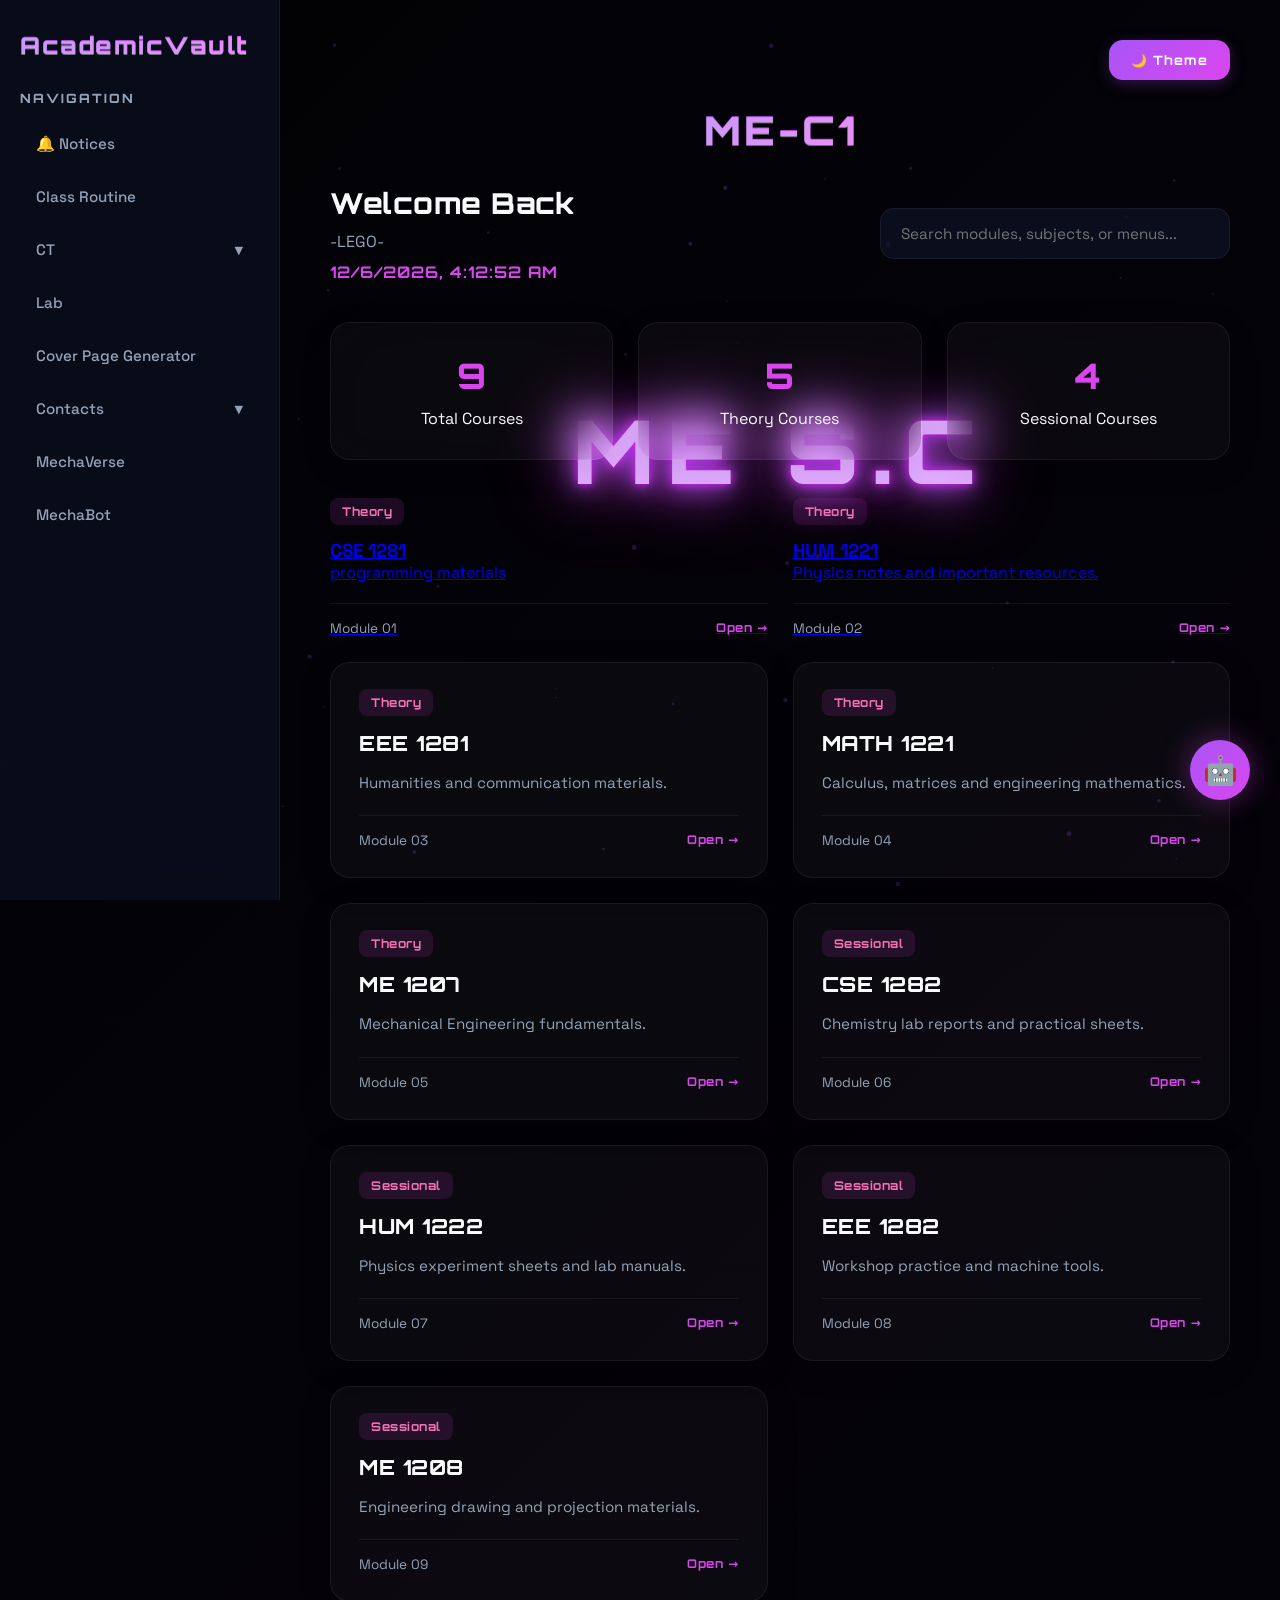
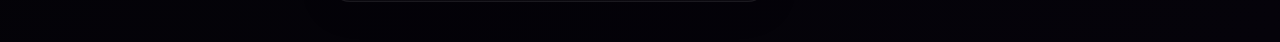
==== commit 42488265: "Update index.html" ====
--- a/index.html
+++ b/index.html
@@ -32,7 +32,7 @@
             <nav class="filter-menu">
                 <a href="notice.html" target="_blank" class="filter-link" data-searchable="true">🔔 Notices</a>
                 
-                <a href="https://drive.google.com/file/d/1Mvc-QGv2vdCgqQs-q6x01QrUy7OL19Kz/view?usp=drivesdk" target="_blank" class="filter-link" data-searchable="true">Class Routine</a>
+                <a href="https://drive.google.com/file/d/1fqYOwr4vL2MEGUcEK6h9fCZhQkBFHQRj/view?usp=drive_link" class="filter-link" data-searchable="true">Class Routine</a>
                 
                 <div class="submenu-container" data-menu="ct">
                     <button class="submenu-trigger" aria-expanded="false">
@@ -40,8 +40,8 @@
                         <span class="arrow">▼</span>
                     </button>
                     <div class="submenu">
-                        <a href="#" class="submenu-link" data-searchable="true">CT Syllabus</a>
-                        <a href="https://drive.google.com/file/d/1R67HiDQ93x6Hwt1x7pkYhvUP0MlrCbAm/view?usp=drivesdk" target="_blank" class="submenu-link" data-searchable="true">CT Routine</a>
+                        <a href="https://drive.google.com/drive/folders/1e1M5S8H6cBG0m8AXxA0c-63E8_gGF8Ke?usp=drive_link" class="submenu-link" data-searchable="true">CT Syllabus</a>
+                        <a href="https://drive.google.com/file/d/1YNEhEwLGnBkW3FYcPSHFsPYkLbB_OAie/view?usp=drive_link" target="_blank" class="submenu-link" data-searchable="true">CT Routine</a>
                     </div>
                 </div>
 
@@ -79,8 +79,8 @@
 
             <header class="main-header">
                 <div class="welcome-text">
-                    <h1>Welcome Back</h1>
-                    <p>Access your engineering resources and notes.</p>
+                    <h1>Welcome Back </h1>
+                    <p>-LEGO-</p>
                     <div id="clock"></div>
                 </div>
 
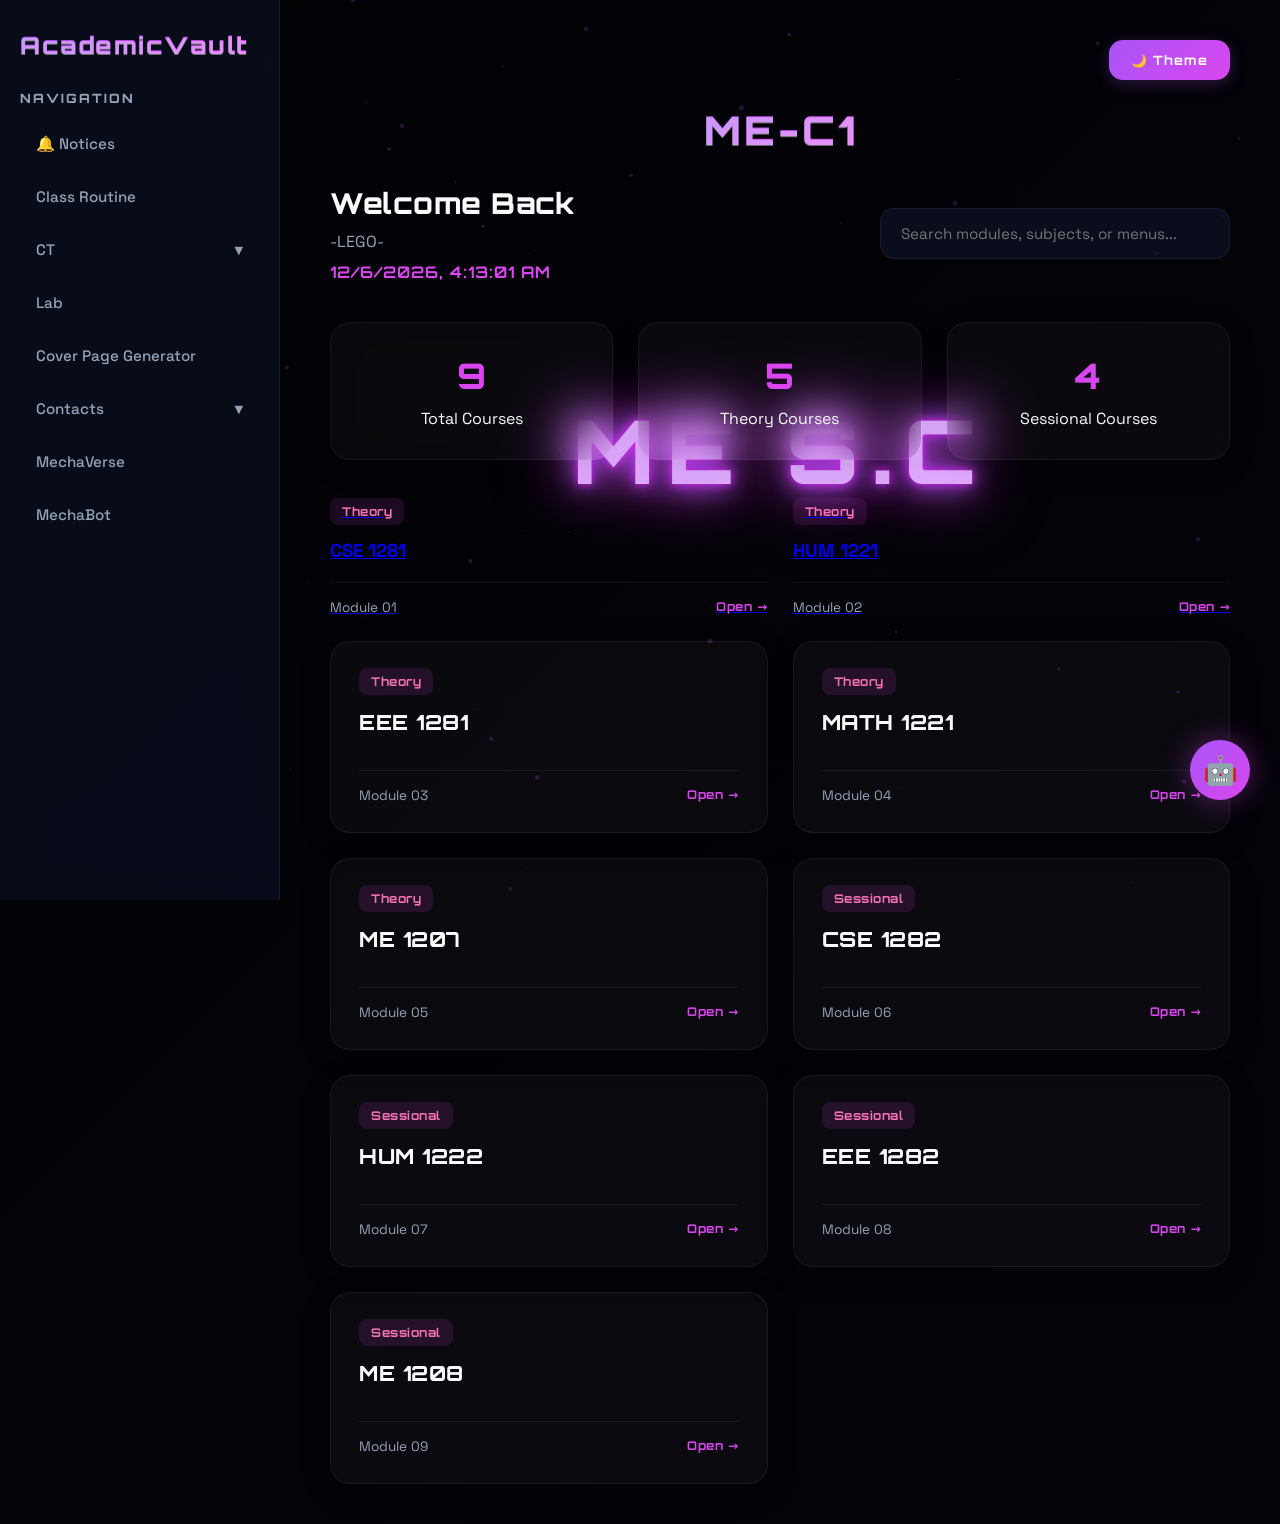
==== commit 05a7f891: "Update index.html" ====
--- a/index.html
+++ b/index.html
@@ -122,7 +122,7 @@
                             <span class="tag">Theory</span>
                         </div>
                         <h3 class="searchable-title">CSE 1281</h3>
-                        <p class="searchable-desc">programming materials</p>
+                        <p class="searchable-desc"></p>
                     </div>
                     <div class="card-footer">
                         <span>Module 01</span>
@@ -136,7 +136,7 @@
                             <span class="tag">Theory</span>
                         </div>
                         <h3 class="searchable-title">HUM 1221</h3>
-                        <p class="searchable-desc">Physics notes and important resources.</p>
+                        <p class="searchable-desc"></p>
                     </div>
                     <div class="card-footer">
                         <span>Module 02</span>
@@ -150,7 +150,7 @@
                             <span class="tag">Theory</span>
                         </div>
                         <h3 class="searchable-title">EEE 1281</h3>
-                        <p class="searchable-desc">Humanities and communication materials.</p>
+                        <p class="searchable-desc"></p>
                     </div>
                     <div class="card-footer">
                         <span>Module 03</span>
@@ -164,7 +164,7 @@
                             <span class="tag">Theory</span>
                         </div>
                         <h3 class="searchable-title">MATH 1221</h3>
-                        <p class="searchable-desc">Calculus, matrices and engineering mathematics.</p>
+                        <p class="searchable-desc"></p>
                     </div>
                     <div class="card-footer">
                         <span>Module 04</span>
@@ -178,7 +178,7 @@
                             <span class="tag">Theory</span>
                         </div>
                         <h3 class="searchable-title">ME 1207</h3>
-                        <p class="searchable-desc">Mechanical Engineering fundamentals.</p>
+                        <p class="searchable-desc"></p>
                     </div>
                     <div class="card-footer">
                         <span>Module 05</span>
@@ -192,7 +192,7 @@
                             <span class="tag">Sessional</span>
                         </div>
                         <h3 class="searchable-title">CSE 1282</h3>
-                        <p class="searchable-desc">Chemistry lab reports and practical sheets.</p>
+                        <p class="searchable-desc"></p>
                     </div>
                     <div class="card-footer">
                         <span>Module 06</span>
@@ -206,7 +206,7 @@
                             <span class="tag">Sessional</span>
                         </div>
                         <h3 class="searchable-title">HUM 1222</h3>
-                        <p class="searchable-desc">Physics experiment sheets and lab manuals.</p>
+                        <p class="searchable-desc"></p>
                     </div>
                     <div class="card-footer">
                         <span>Module 07</span>
@@ -220,7 +220,7 @@
                             <span class="tag">Sessional</span>
                         </div>
                         <h3 class="searchable-title">EEE 1282</h3>
-                        <p class="searchable-desc">Workshop practice and machine tools.</p>
+                        <p class="searchable-desc"></p>
                     </div>
                     <div class="card-footer">
                         <span>Module 08</span>
@@ -234,7 +234,7 @@
                             <span class="tag">Sessional</span>
                         </div>
                         <h3 class="searchable-title">ME 1208</h3>
-                        <p class="searchable-desc">Engineering drawing and projection materials.</p>
+                        <p class="searchable-desc"></p>
                     </div>
                     <div class="card-footer">
                         <span>Module 09</span>
